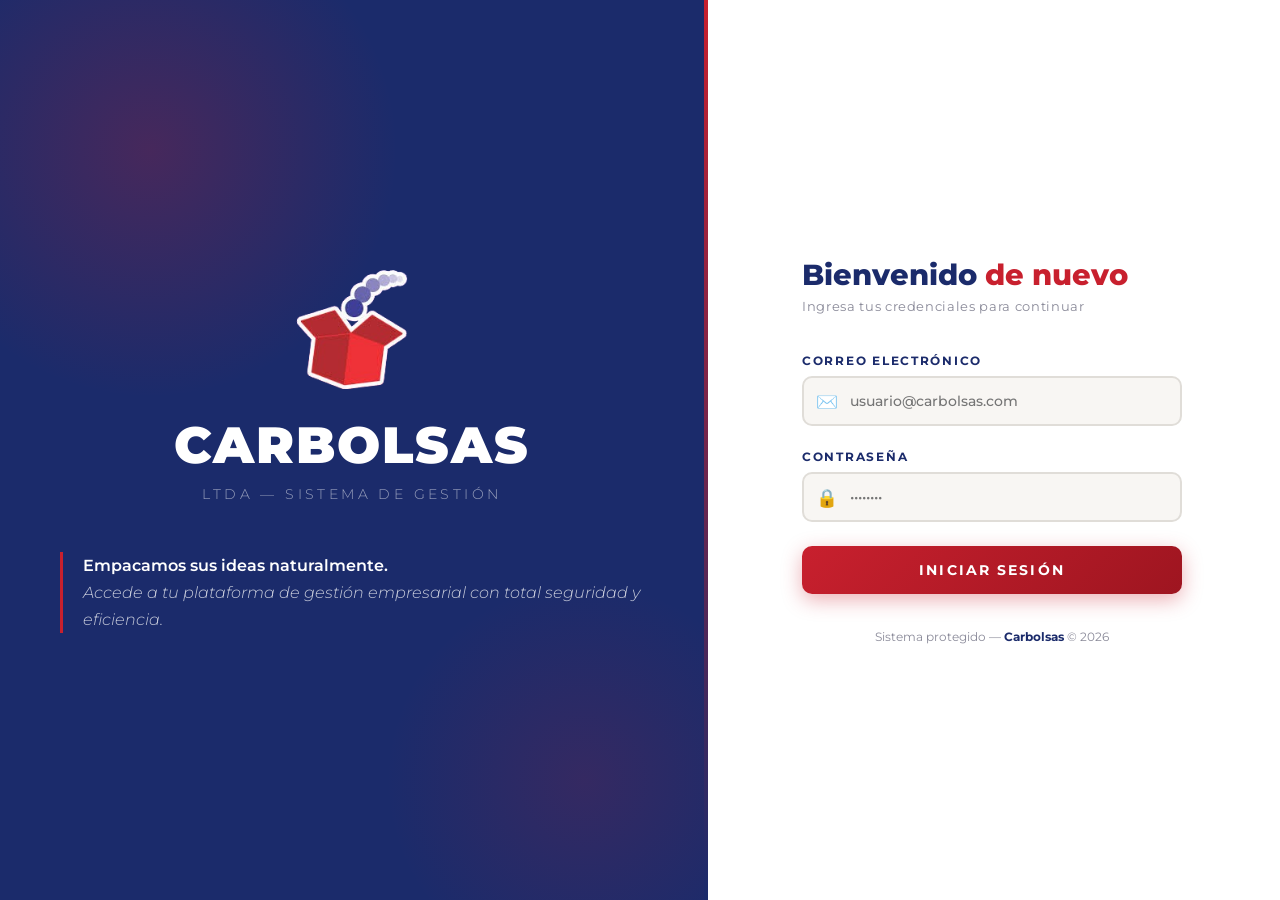
==== Frontend/index.html @ fa96b462 "Eliminar costo de vista operario" ====
<!DOCTYPE html>
<html lang="es">
<head>
  <meta charset="UTF-8">
  <meta name="viewport" content="width=device-width, initial-scale=1.0">
  <title>Carbolsas Ltda</title>
  <link href="https://fonts.googleapis.com/css2?family=Montserrat:wght@300;400;500;600;700;800;900&family=Playfair+Display:wght@700&display=swap" rel="stylesheet">
  <link rel="stylesheet" href="style.css">
</head>
<body>

<div class="loading-overlay" id="loading"><div class="loader-ring"></div></div>

<!-- ═══ LOGIN (sin cambios) ═══ -->
<div id="login-page">
  <div class="login-left">
    <div class="login-brand">
      <img src="./images-removebg-preview (1).png" alt="">
      <h1>CARBOLSAS</h1>
      <p>Ltda — Sistema de Gestión</p>
    </div>
    <div class="login-tagline">
      <p><strong>Empacamos sus ideas naturalmente.</strong><br>
      Accede a tu plataforma de gestión empresarial con total seguridad y eficiencia.</p>
    </div>
  </div>
  <div class="login-right">
    <div class="login-form-wrapper">
      <h2>Bienvenido <span>de nuevo</span></h2>
      <p class="subtitle">Ingresa tus credenciales para continuar</p>
      <div class="error-msg" id="error-msg">⚠ Credenciales incorrectas</div>
      <div class="form-group">
        <label>Correo electrónico</label>
        <div class="input-wrap">
          <input type="email" id="username" placeholder="usuario@carbolsas.com" autocomplete="email">
          <span class="icon">✉️</span>
        </div>
      </div>
      <div class="form-group">
        <label>Contraseña</label>
        <div class="input-wrap">
          <input type="password" id="password" placeholder="••••••••" autocomplete="current-password">
          <span class="icon">🔒</span>
        </div>
      </div>
      <button class="btn-login" onclick="handleLogin()">
        <div class="btn-shine"></div>Iniciar Sesión
      </button>
      <div class="login-footer"><p>Sistema protegido — <strong>Carbolsas</strong> © 2026</p></div>
    </div>
  </div>
</div>

<!-- ═══ MAIN PAGE ═══ -->
<div id="main-page" style="display:none">

  <!-- SIDEBAR -->
  <aside class="sidebar" id="sidebar">
    <div class="sidebar-header">
      <div class="sidebar-logo">
        <div class="logo-mark"><span class="logo-c">C</span></div>
        <div class="sidebar-brand-text">
          <div class="s-brand">CARBOLSAS</div>
          <div class="s-sub">Gestión de Color</div>
        </div>
      </div>
      <button class="sidebar-toggle" id="sidebar-toggle" title="Colapsar menú">
        <svg width="18" height="18" viewBox="0 0 18 18" fill="none">
          <rect x="2" y="4" width="14" height="2" rx="1" fill="currentColor"/>
          <rect x="2" y="8" width="14" height="2" rx="1" fill="currentColor"/>
          <rect x="2" y="12" width="14" height="2" rx="1" fill="currentColor"/>
        </svg>
      </button>
    </div>

    <nav class="sidebar-nav">
      <!-- PANTONES — visible para todos -->
      <button class="nav-item active" data-tab="inicio" onclick="switchTab('inicio', this)">
        <span class="nav-icon">
          <svg width="20" height="20" viewBox="0 0 24 24" fill="none" stroke="currentColor" stroke-width="2">
            <circle cx="12" cy="12" r="10"/><circle cx="12" cy="12" r="4"/>
            <line x1="12" y1="2" x2="12" y2="8"/><line x1="12" y1="16" x2="12" y2="22"/>
            <line x1="2" y1="12" x2="8" y2="12"/><line x1="16" y1="12" x2="22" y2="12"/>
          </svg>
        </span>
        <span class="nav-label">Pantones</span>
      </button>

      <!-- EMPRESAS — visible para todos -->
      <button class="nav-item" data-tab="empresas" onclick="switchTab('empresas', this)">
        <span class="nav-icon">
          <svg width="20" height="20" viewBox="0 0 24 24" fill="none" stroke="currentColor" stroke-width="2">
            <rect x="2" y="7" width="20" height="14" rx="2"/><path d="M16 7V5a2 2 0 0 0-2-2h-4a2 2 0 0 0-2 2v2"/>
            <line x1="12" y1="12" x2="12" y2="16"/><line x1="10" y1="14" x2="14" y2="14"/>
          </svg>
        </span>
        <span class="nav-label">Empresas</span>
      </button>

      <!-- ÓRDENES — visible para todos -->
      <button class="nav-item" data-tab="ordenes" onclick="switchTab('ordenes', this)">
        <span class="nav-icon">
          <svg width="20" height="20" viewBox="0 0 24 24" fill="none" stroke="currentColor" stroke-width="2">
            <path d="M15 2H6a2 2 0 0 0-2 2v16a2 2 0 0 0 2 2h12a2 2 0 0 0 2-2V7Z"/>
            <path d="M14 2v4a2 2 0 0 0 2 2h4"/><path d="M16 13H8"/><path d="M16 17H8"/><path d="M10 9H8"/>
          </svg>
        </span>
        <span class="nav-label">Órdenes</span>
      </button>

      <!-- INVENTARIO — oculto para Operarios -->
      <button class="nav-item nav-item-inventario" data-tab="inventario" onclick="switchTab('inventario', this)" style="display:none">
        <span class="nav-icon">
          <svg width="20" height="20" viewBox="0 0 24 24" fill="none" stroke="currentColor" stroke-width="2">
            <path d="M3 3h18v4H3z"/><path d="M3 10h18v4H3z"/><path d="M3 17h18v4H3z"/>
          </svg>
        </span>
        <span class="nav-label">Inventario</span>
      </button>

      <!-- BASE DE DATOS — oculto para Operarios -->
      <button class="nav-item nav-item-basedatos" data-tab="basedatos" onclick="switchTab('basedatos', this)" style="display:none">
        <span class="nav-icon">
          <svg width="20" height="20" viewBox="0 0 24 24" fill="none" stroke="currentColor" stroke-width="2">
            <ellipse cx="12" cy="5" rx="9" ry="3"/><path d="M21 12c0 1.66-4 3-9 3s-9-1.34-9-3"/>
            <path d="M3 5v14c0 1.66 4 3 9 3s9-1.34 9-3V5"/>
          </svg>
        </span>
        <span class="nav-label">Base de Datos</span>
      </button>

      <!-- USUARIOS — solo Admin -->
      <button class="nav-item nav-item-admin" data-tab="usuarios" onclick="switchTab('usuarios', this)" style="display:none">
        <span class="nav-icon">
          <svg width="20" height="20" viewBox="0 0 24 24" fill="none" stroke="currentColor" stroke-width="2">
            <path d="M17 21v-2a4 4 0 0 0-4-4H5a4 4 0 0 0-4 4v2"/>
            <circle cx="9" cy="7" r="4"/>
            <path d="M23 21v-2a4 4 0 0 0-3-3.87"/><path d="M16 3.13a4 4 0 0 1 0 7.75"/>
          </svg>
        </span>
        <span class="nav-label">Usuarios</span>
      </button>
    </nav>

    <div class="sidebar-footer">
      <button class="theme-toggle" id="theme-toggle" onclick="toggleTheme()">
        <span class="theme-icon-light">
          <svg width="18" height="18" viewBox="0 0 24 24" fill="none" stroke="currentColor" stroke-width="2">
            <circle cx="12" cy="12" r="5"/>
            <line x1="12" y1="1" x2="12" y2="3"/><line x1="12" y1="21" x2="12" y2="23"/>
            <line x1="4.22" y1="4.22" x2="5.64" y2="5.64"/>
            <line x1="18.36" y1="18.36" x2="19.78" y2="19.78"/>
            <line x1="1" y1="12" x2="3" y2="12"/><line x1="21" y1="12" x2="23" y2="12"/>
            <line x1="4.22" y1="19.78" x2="5.64" y2="18.36"/>
            <line x1="18.36" y1="5.64" x2="19.78" y2="4.22"/>
          </svg>
        </span>
        <span class="theme-icon-dark" style="display:none">
          <svg width="18" height="18" viewBox="0 0 24 24" fill="none" stroke="currentColor" stroke-width="2">
            <path d="M21 12.79A9 9 0 1 1 11.21 3 7 7 0 0 0 21 12.79z"/>
          </svg>
        </span>
        <span class="nav-label" id="theme-label">Modo oscuro</span>
      </button>

      <button class="user-profile-btn" onclick="switchTab('config', null)">
        <div class="user-avatar-sm" id="user-initials">US</div>
        <div class="user-info-sm">
          <div class="user-name-sm" id="welcome-name">Usuario</div>
          <div class="user-role-sm" id="user-role-label">—</div>
        </div>
      </button>

      <button class="btn-logout-sm" onclick="handleLogout()" title="Cerrar sesión">
        <svg width="18" height="18" viewBox="0 0 24 24" fill="none" stroke="currentColor" stroke-width="2">
          <path d="M9 21H5a2 2 0 0 1-2-2V5a2 2 0 0 1 2-2h4"/>
          <polyline points="16 17 21 12 16 7"/><line x1="21" y1="12" x2="9" y2="12"/>
        </svg>
      </button>
    </div>
  </aside>

  <!-- MAIN CONTENT -->
  <div class="main-content" id="main-content">
    <header class="topbar">
      <div class="topbar-left">
        <h1 class="page-title" id="page-title">Pantones</h1>
        <span class="page-breadcrumb" id="page-breadcrumb">Selección de Pantones</span>
      </div>
    </header>

    <!-- ─── PANTONES (antes Inicio) ─── -->
    <div class="tab-panel active" id="panel-inicio">
      <div style="display:flex;gap:12px;align-items:center;margin-bottom:20px;flex-wrap:wrap">
        <div class="color-search-bar" style="margin-bottom:0;flex:1;min-width:220px">
          <input type="text" id="color-search" placeholder="Buscar Pantone por nombre..." oninput="filtrarColores()"/>
          <span class="search-icon">
            <svg width="16" height="16" viewBox="0 0 24 24" fill="none" stroke="currentColor" stroke-width="2.5">
              <circle cx="11" cy="11" r="8"/><line x1="21" y1="21" x2="16.65" y2="16.65"/>
            </svg>
          </span>
        </div>
      </div>
      <div class="color-grid" id="color-grid">
        <div class="loading-state">Cargando Pantones...</div>
      </div>
    </div>

    <!-- ─── EMPRESAS ─── -->
    <div class="tab-panel" id="panel-empresas">
      <div style="display:flex;gap:12px;align-items:center;margin-bottom:20px;flex-wrap:wrap; justify-content:space-between">
        <div class="color-search-bar" style="margin-bottom:0;flex:1;min-width:220px">
          <input type="text" id="empresa-search" placeholder="Buscar Empresa por nombre..." oninput="filtrarEmpresas()"/>
          <span class="search-icon">
            <svg width="16" height="16" viewBox="0 0 24 24" fill="none" stroke="currentColor" stroke-width="2.5">
              <circle cx="11" cy="11" r="8"/><line x1="21" y1="21" x2="16.65" y2="16.65"/>
            </svg>
          </span>
        </div>
        <button class="btn-primary" onclick="abrirModalNuevaEmpresa()">+ Nueva Empresa</button>
      </div>
      <div class="empresas-layout">
        <div class="empresas-list" id="empresas-list">
          <div class="loading-state">Cargando empresas...</div>
        </div>
        <div class="empresa-detail" id="empresa-detail">
          <div class="empty-detail">
            <div class="empty-icon-lg">🏢</div>
            <p>Selecciona una empresa para ver su información</p>
          </div>
        </div>
      </div>
    </div>

    <!-- ─── ÓRDENES ─── -->
    <div class="tab-panel" id="panel-ordenes">
      <div class="section-card">
        <div class="card-header">
          <h3 class="card-title">Órdenes registradas</h3>
          <button class="btn-primary" onclick="abrirModalNuevaOrden()">+ Nueva Orden</button>
        </div>
        <!-- Buscadores -->
        <div style="display:flex;gap:10px;padding:12px 16px;border-bottom:1px solid var(--border);flex-wrap:wrap">
          <div class="color-search-bar" style="margin-bottom:0;flex:1;min-width:180px">
            <input type="text" id="orden-search-num" placeholder="Buscar por N° orden..." oninput="filtrarOrdenes()"/>
            <span class="search-icon">
              <svg width="16" height="16" viewBox="0 0 24 24" fill="none" stroke="currentColor" stroke-width="2.5">
                <circle cx="11" cy="11" r="8"/><line x1="21" y1="21" x2="16.65" y2="16.65"/>
              </svg>
            </span>
          </div>
          <div class="color-search-bar" style="margin-bottom:0;flex:1;min-width:180px">
            <input type="date" id="orden-search-fecha" oninput="filtrarOrdenes()" style="padding-left:16px"/>
          </div>
          <button onclick="limpiarFiltrosOrdenes()" style="padding:8px 14px;border:1px solid var(--border);
            border-radius:8px;background:var(--surface-2);cursor:pointer;font-family:inherit;
            font-size:.75rem;font-weight:600;color:var(--text-muted);white-space:nowrap">
            Limpiar filtros
          </button>
        </div>
        <table class="data-table">
          <thead>
            <tr>
              <th>N° Orden</th>
              <th>Fecha</th>
              <th>Pantones</th>
              <th>Cajas Prueba</th>
              <th>Cajas Orden</th>
              <th id="th-costo-orden">Costo Orden</th>
              <th>Estado</th>
            </tr>
          </thead>
          <tbody id="tabla-ordenes">
            <tr><td colspan="7" class="loading-cell">Cargando órdenes...</td></tr>
          </tbody>
        </table>
      </div>
    </div>

    <!-- ─── INVENTARIO ─── -->
    <div class="tab-panel" id="panel-inventario">
      <div class="inv-stats" id="inv-stats"></div>
      <div class="section-card">
        <div class="card-header">
          <h3 class="card-title">Tintas Base</h3>
          <span class="badge-count" id="inv-count">—</span>
        </div>
        <table class="data-table">
          <thead>
            <tr>
              <th>Nombre Color</th>
              <th>Stock actual</th>
              <th>Stock mínimo</th>
              <th>Costo/g</th>
              <th>Estado</th>
              <th>Editar</th>
            </tr>
          </thead>
          <tbody id="tabla-inventario">
            <tr><td colspan="5" class="loading-cell">Cargando...</td></tr>
          </tbody>
        </table>
      </div>
    </div>

    <!-- ─── BASE DE DATOS ─── -->
    <div class="tab-panel" id="panel-basedatos">
      <div class="section-card">
        <div class="card-header">
          <h3 class="card-title">Base de datos Inventario de Tintas</h3>
          <button class="btn-primary" onclick="abrirModalNuevaTinta()">+ Registrar entrada</button>
        </div>
        <div style="overflow-x:auto">
          <table class="data-table">
            <thead>
              <tr>
                <th>ID interno</th>
                <th>N° de Lote</th>
                <th>Nombre de la Tinta</th>
                <th>Proveedor</th>
                <th>Fabricante</th>
                <th>Presentación</th>
                <th id="th-costo-orden">Costo Orden</th>
                <th>Acciones</th>
              </tr>
            </thead>
            <tbody id="tabla-basedatos">
              <tr><td colspan="7" class="loading-cell">Cargando registros...</td></tr>
            </tbody>
          </table>
        </div>
      </div>
    </div>

    <!-- ─── USUARIOS (admin) ─── -->
    <div class="tab-panel" id="panel-usuarios">
      <div class="section-card">
        <div class="card-header">
          <h3 class="card-title">Gestión de Usuarios</h3>
          <button class="btn-primary" onclick="abrirModalNuevoUsuario()">+ Nuevo usuario</button>
        </div>
        <table class="data-table">
          <thead>
            <tr><th>Avatar</th><th>Nombre</th><th>Correo</th><th>Rol</th><th>Acciones</th></tr>
          </thead>
          <tbody id="tabla-usuarios">
            <tr><td colspan="5" class="loading-cell">Cargando...</td></tr>
          </tbody>
        </table>
      </div>
    </div>

    <!-- ─── CONFIG ─── -->
    <div class="tab-panel" id="panel-config">
      <div class="config-layout">
        <div class="config-profile-card">
          <div class="config-avatar" id="config-avatar">US</div>
          <div class="config-name" id="config-name">—</div>
          <div class="config-correo" id="config-correo">—</div>
          <div class="config-rol-badge" id="config-rol-badge">—</div>
        </div>
        <div class="config-form-card">
          <h3>Cambiar contraseña</h3>
          <div class="form-group-flat">
            <label>Contraseña actual</label>
            <input type="password" id="pass-actual" placeholder="••••••••">
          </div>
          <div class="form-group-flat">
            <label>Nueva contraseña</label>
            <input type="password" id="pass-nueva" placeholder="••••••••">
          </div>
          <div class="form-group-flat">
            <label>Confirmar nueva contraseña</label>
            <input type="password" id="pass-confirmar" placeholder="••••••••">
          </div>
          <div id="config-msg" class="config-msg" style="display:none"></div>
          <button class="btn-primary" onclick="cambiarContrasena()">Guardar cambios</button>
        </div>
      </div>
    </div>

  </div><!-- /main-content -->
</div><!-- /main-page -->

<!-- ═══ MODAL ORDEN (popup completo) ═══ -->
<div class="modal-overlay" id="modal-orden" onclick="cerrarModalOrden(event)">
  <div class="modal-box" style="max-width:700px">
    <div class="modal-header">
      <h2 class="modal-title" id="modal-orden-titulo">Nueva Orden</h2>
      <button class="modal-close" onclick="document.getElementById('modal-orden').classList.remove('open')">✕</button>
    </div>
    <div class="modal-body" id="modal-orden-body">
      <!-- contenido dinámico: modo creación o modo visualización -->
    </div>
  </div>
</div>

<!-- ═══ MODAL USUARIO ═══ -->
<div class="modal-overlay" id="modal-usuario" onclick="cerrarModalUsuario(event)">
  <div class="modal-box modal-sm">
    <div class="modal-header">
      <h2 class="modal-title">Nuevo usuario</h2>
      <button class="modal-close" onclick="document.getElementById('modal-usuario').classList.remove('open')">✕</button>
    </div>
    <div class="modal-body">
      <div class="form-group-flat"><label>Nombre completo</label>
        <input type="text" id="nu-nombre" placeholder="Ej: Ana García"></div>
      <div class="form-group-flat"><label>Correo electrónico</label>
        <input type="email" id="nu-correo" placeholder="ana@carbolsas.com"></div>
      <div class="form-group-flat"><label>Contraseña inicial</label>
        <input type="password" id="nu-pass" placeholder="••••••••"></div>
      <div class="form-group-flat"><label>Rol</label>
        <select id="nu-rol-id">
          <option value="">Selecciona un rol</option>
          <option value="1">Administrador</option>
          <option value="2">Ventas</option>
          <option value="3">Operario</option>
        </select></div>
      <div id="nu-msg" class="config-msg" style="display:none"></div>
      <button class="btn-primary" onclick="crearUsuario()" style="width:100%;margin-top:8px">Crear usuario</button>
    </div>
  </div>
</div>

<!-- ═══ MODAL BASE DE DATOS (nueva entrada tinta) ═══ -->
<div class="modal-overlay" id="modal-tinta" onclick="cerrarModalTinta(event)">
  <div class="modal-box modal-sm">
    <div class="modal-header">
      <h2 class="modal-title">Registrar entrada de tinta</h2>
      <button class="modal-close" onclick="document.getElementById('modal-tinta').classList.remove('open')">✕</button>
    </div>
    <div class="modal-body">
      <div class="form-group-flat"><label>Tinta base</label>
        <select id="nt-idtinta">
            <option value="">Selecciona una tinta</option>
        </select></div>
      <div class="form-group-flat"><label>ID Interno (N° empresa)</label>
        <input type="text" id="nt-idinterno" placeholder="Ej: CB-001"></div>
      <div class="form-group-flat"><label>N° de Lote</label>
        <input type="text" id="nt-lote" placeholder="Ej: LOT-2026-001"></div>
      <div class="form-group-flat"><label>Proveedor</label>
        <input type="text" id="nt-proveedor" placeholder="Ej: Sun Chemical"></div>
      <div class="form-group-flat"><label>Fabricante</label>
        <input type="text" id="nt-fabricante" placeholder="Ej: Sun Chemical"></div>
      <div class="form-group-flat"><label>Presentación (kg)</label>
  <input type="number" step="0.01" id="nt-presentacion" placeholder="Ej: 2"></div>
      <div class="form-group-flat"><label>Costo de Tinta ($)</label>
        <input type="number" step="0.01" id="nt-costo" placeholder="Ej: 45000"></div>
      <div id="nt-msg" class="config-msg" style="display:none"></div>
      <button class="btn-primary" onclick="guardarEntradaTinta()" style="width:100%;margin-top:8px">Guardar registro</button>
    </div>
  </div>
</div>

<!-- ═══ BARRA FLOTANTE SELECCIÓN PANTONES (modo nueva orden) ═══ -->
<div class="factura-float-bar" id="orden-float-bar" style="display:none">
  <span class="factura-float-count" id="orden-float-count">0 Pantones seleccionados</span>
  <button class="factura-float-cancel" onclick="cancelarSeleccionOrden()">Cancelar</button>
  <button class="factura-float-accept" onclick="aceptarSeleccionOrden()">Aceptar →</button>
</div>

<!-- ═══ MODAL EDITAR TINTA BASE ═══ -->
<div class="modal-overlay" id="modal-editar-tinta" onclick="cerrarModalEditarTinta(event)">
  <div class="modal-box modal-sm">
    <div class="modal-header">
      <h2 class="modal-title" id="editar-tinta-titulo">Editar tinta</h2>
      <button class="modal-close" onclick="document.getElementById('modal-editar-tinta').classList.remove('open')">✕</button>
    </div>
    <div class="modal-body">
      <div class="form-group-flat">
        <label>Stock actual (kg)</label>
        <input type="number" step="0.01" id="et-stock-actual" placeholder="Ej: 10">
      </div>
      <div class="form-group-flat">
        <label>Stock mínimo de alerta (kg)</label>
        <input type="number" step="0.01" id="et-stock-minimo" placeholder="Ej: 1.5">
      </div>
      <div class="form-group-flat">
        <label>Precio unitario ($/g)</label>
        <input type="number" step="0.01" id="et-precio" placeholder="Ej: 55">
      </div>
      <div id="et-msg" class="config-msg" style="display:none"></div>
      <button class="btn-primary" onclick="guardarEdicionTinta()" style="width:100%;margin-top:8px">Guardar cambios</button>
    </div>
  </div>
</div>

<!-- ═══ MODAL NUEVA EMPRESA ═══ -->
<div class="modal-overlay" id="modal-nueva-empresa" onclick="cerrarModalNuevaEmpresa(event)">
  <div class="modal-box modal-sm">
    <div class="modal-header">
      <h2 class="modal-title">Nueva Empresa</h2>
      <button class="modal-close" onclick="document.getElementById('modal-nueva-empresa').classList.remove('open')">✕</button>
    </div>
    <div class="modal-body">
      <div class="form-group-flat">
        <label>Nombre comercial</label>
        <input type="text" id="ne-nombre" placeholder="Ej: Distribuidores Plásticos S.A.S">
      </div>
      <div class="form-group-flat">
        <label>Información / Fórmulas</label>
        <textarea id="ne-informacion" placeholder="Ej: Pantone 244 — Trans. White 87.5g..." rows="4"
          style="width:100%;padding:10px 14px;background:var(--surface-2);border:1px solid var(--border);
          border-radius:8px;font-family:inherit;font-size:0.85rem;color:var(--text);resize:vertical;outline:none"></textarea>
      </div>
      <div id="ne-msg" class="config-msg" style="display:none"></div>
      <button class="btn-primary" onclick="guardarNuevaEmpresa()" style="width:100%;margin-top:8px">Guardar empresa</button>
    </div>
  </div>
</div>

<script src="script.js"></script>
</body>
</html>
---- Frontend/style.css ----
/* ═══════════════════════════════════════════════════════
   CARBOLSAS — SISTEMA DE GESTIÓN DE COLOR
   ═══════════════════════════════════════════════════════ */

*, *::before, *::after { box-sizing: border-box; margin: 0; padding: 0; }

/* ─── VARIABLES / TOKENS ─── */
:root {
  /* Brand */
  --red:        #C8202E;
  --red-dark:   #9e1520;
  --red-light:  #e84352;
  --navy:       #1B2B6B;
  --navy-dark:  #111c4a;
  --navy-light: #2d3f8c;

  /* Light mode surfaces */
  --bg:         #f4f2ef;
  --surface:    #ffffff;
  --surface-2:  #f0eee9;
  --border:     #e2dfd8;
  --text:       #1a1a2e;
  --text-2:     #4a4a6a;
  --text-muted: #8a8a99;

  /* Sidebar */
  --sidebar-bg:     #1B2B6B;
  --sidebar-text:   rgba(255,255,255,0.75);
  --sidebar-active: rgba(255,255,255,0.12);
  --sidebar-hover:  rgba(255,255,255,0.07);
  --sidebar-accent: #C8202E;
  --sidebar-width:  240px;
  --sidebar-collapsed: 68px;

  /* Topbar */
  --topbar-h: 64px;

  /* Misc */
  --radius: 12px;
  --radius-sm: 8px;
  --shadow: 0 2px 16px rgba(0,0,0,0.08);
  --shadow-lg: 0 8px 40px rgba(0,0,0,0.14);
  --transition: 0.22s ease;
}

/* Dark mode */
body.dark {
  --bg:        #0f1117;
  --surface:   #1a1d27;
  --surface-2: #22263a;
  --border:    #2e3248;
  --text:      #eef0f6;
  --text-2:    #a0a8c8;
  --text-muted:#5a6080;
  --shadow:    0 2px 16px rgba(0,0,0,0.3);
  --shadow-lg: 0 8px 40px rgba(0,0,0,0.5);
  --sidebar-bg: #111727;
  --sidebar-active: rgba(200,32,46,0.18);
}

body {
  font-family: 'Montserrat', sans-serif;
  background: var(--bg);
  color: var(--text);
  min-height: 100vh;
  overflow-x: hidden;
  transition: background var(--transition), color var(--transition);
}

/* ═══ LOGIN PAGE (unchanged) ═══ */
#login-page {
  display: flex;
  min-height: 100vh;
}

.login-left {
  width: 55%;
  background: var(--navy);
  display: flex;
  flex-direction: column;
  justify-content: center;
  align-items: center;
  position: relative;
  overflow: hidden;
  padding: 60px;
}

.login-left::before {
  content: '';
  position: absolute;
  top: -100px; left: -100px;
  width: 500px; height: 500px;
  border-radius: 50%;
  background: radial-gradient(circle, rgba(200,32,46,0.25) 0%, transparent 70%);
  animation: pulse 6s ease-in-out infinite;
}

.login-left::after {
  content: '';
  position: absolute;
  bottom: -80px; right: -80px;
  width: 400px; height: 400px;
  border-radius: 50%;
  background: radial-gradient(circle, rgba(200,32,46,0.15) 0%, transparent 70%);
  animation: pulse 8s ease-in-out infinite reverse;
}

@keyframes pulse {
  0%, 100% { transform: scale(1); opacity: 0.8; }
  50% { transform: scale(1.1); opacity: 1; }
}

.login-brand {
  position: relative; z-index: 1;
  text-align: center;
  animation: fadeUp 0.8s ease both;
}

.login-brand img {
  width: 120px; height: auto;
  margin-bottom: 20px;
}

.login-brand h1 {
  font-size: 3.2rem; font-weight: 900;
  color: #fff; letter-spacing: 0.04em;
}

.login-brand p {
  font-size: 0.85rem; font-weight: 300;
  letter-spacing: 0.25em; text-transform: uppercase;
  color: rgba(255,255,255,0.55); margin-top: 10px;
}

.login-tagline {
  position: relative; z-index: 1;
  margin-top: 50px;
  border-left: 3px solid var(--red);
  padding-left: 20px;
  animation: fadeUp 0.9s 0.2s ease both;
}

.login-tagline p {
  font-size: 1rem; font-weight: 300;
  color: rgba(255,255,255,0.75); line-height: 1.7; font-style: italic;
}

.login-tagline strong { color: #fff; font-weight: 600; font-style: normal; }

.login-right {
  width: 45%;
  background: #fff;
  display: flex; flex-direction: column;
  justify-content: center; align-items: center;
  padding: 60px 50px; position: relative;
}

.login-right::before {
  content: '';
  position: absolute; top: 0; left: 0;
  width: 4px; height: 100%;
  background: linear-gradient(to bottom, var(--red), var(--navy));
}

.login-form-wrapper {
  width: 100%; max-width: 380px;
  animation: fadeUp 0.8s 0.3s ease both;
}

.login-form-wrapper h2 {
  font-size: 1.8rem; font-weight: 800;
  color: var(--navy); margin-bottom: 6px;
}

.login-form-wrapper h2 span { color: var(--red); }

.login-form-wrapper .subtitle {
  font-size: 0.82rem; color: #8a8a99;
  margin-bottom: 40px; font-weight: 400; letter-spacing: 0.05em;
}

.form-group { position: relative; margin-bottom: 24px; }

.form-group label {
  display: block; font-size: 0.72rem; font-weight: 700;
  letter-spacing: 0.15em; text-transform: uppercase;
  color: var(--navy); margin-bottom: 8px;
}

.form-group .input-wrap { position: relative; }

.form-group .input-wrap input {
  width: 100%;
  padding: 14px 16px 14px 46px;
  border: 2px solid #e0ddd8; border-radius: 10px;
  font-family: 'Montserrat', sans-serif;
  font-size: 0.88rem; font-weight: 500; color: var(--navy);
  background: #f8f6f3; outline: none;
  transition: all 0.25s ease;
}

.form-group .input-wrap input:focus {
  border-color: var(--navy); background: #fff;
  box-shadow: 0 0 0 4px rgba(27,43,107,0.08);
}

.form-group .input-wrap .icon {
  position: absolute; left: 14px; top: 50%;
  transform: translateY(-50%); font-size: 1.1rem;
}

.btn-login {
  width: 100%; padding: 15px;
  background: linear-gradient(135deg, var(--red), var(--red-dark));
  color: #fff; border: none; border-radius: 10px;
  font-family: 'Montserrat', sans-serif;
  font-size: 0.88rem; font-weight: 700;
  letter-spacing: 0.15em; text-transform: uppercase;
  cursor: pointer; position: relative; overflow: hidden;
  transition: all 0.3s ease;
  box-shadow: 0 6px 20px rgba(200,32,46,0.35);
}

.btn-login:hover { transform: translateY(-2px); box-shadow: 0 10px 28px rgba(200,32,46,0.45); }
.btn-login:active { transform: translateY(0); }

.btn-login .btn-shine {
  position: absolute; top: 0; left: -100%;
  width: 60%; height: 100%;
  background: linear-gradient(90deg, transparent, rgba(255,255,255,0.2), transparent);
  transform: skewX(-20deg); transition: left 0.5s ease;
}

.btn-login:hover .btn-shine { left: 160%; }

.login-footer {
  margin-top: 36px; text-align: center;
  font-size: 0.72rem; color: #8a8a99;
}

.login-footer strong { color: var(--navy); }

.error-msg {
  background: rgba(200,32,46,0.08);
  border: 1px solid rgba(200,32,46,0.3);
  border-radius: 8px; padding: 10px 14px;
  font-size: 0.78rem; color: var(--red); font-weight: 600;
  margin-bottom: 20px; display: none;
  animation: shake 0.4s ease;
}

@keyframes shake {
  0%, 100% { transform: translateX(0); }
  25% { transform: translateX(-6px); }
  75% { transform: translateX(6px); }
}

/* ═══ MAIN APP SHELL ═══ */
#main-page {
  display: none;
  min-height: 100vh;
}

/* ─── SIDEBAR ─── */
.sidebar {
  position: fixed; top: 0; left: 0;
  height: 100vh; width: var(--sidebar-width);
  background: var(--sidebar-bg);
  display: flex; flex-direction: column;
  transition: width var(--transition);
  z-index: 200;
  overflow: hidden;
}

.sidebar.collapsed { width: var(--sidebar-collapsed); }
.sidebar.collapsed .nav-label,
.sidebar.collapsed .s-brand,
.sidebar.collapsed .s-sub,
.sidebar.collapsed .user-info-sm { display: none; }
.sidebar.collapsed .sidebar-brand-text { display: none; }

.sidebar-header {
  display: flex; align-items: center;
  padding: 20px 16px 20px 18px;
  gap: 12px;
  border-bottom: 1px solid rgba(255,255,255,0.08);
  flex-shrink: 0;
}

.sidebar-logo {
  display: flex; align-items: center; gap: 10px;
  flex: 1; overflow: hidden;
}

.logo-mark {
  width: 36px; height: 36px; flex-shrink: 0;
  background: var(--red);
  border-radius: 10px;
  display: flex; align-items: center; justify-content: center;
}

.logo-c {
  color: #fff; font-weight: 900; font-size: 1.1rem;
  font-family: 'Montserrat', sans-serif; letter-spacing: -0.02em;
}

.s-brand {
  font-size: 0.88rem; font-weight: 800;
  color: #fff; letter-spacing: 0.06em;
  white-space: nowrap;
}

.s-sub {
  font-size: 0.6rem; font-weight: 400;
  color: rgba(255,255,255,0.4); letter-spacing: 0.1em;
  text-transform: uppercase; white-space: nowrap;
}

.sidebar-toggle {
  background: none; border: none; cursor: pointer;
  color: rgba(255,255,255,0.5); padding: 4px;
  border-radius: 6px; transition: all var(--transition);
  flex-shrink: 0; display: flex;
}

.sidebar-toggle:hover { background: rgba(255,255,255,0.08); color: #fff; }

.sidebar-nav {
  flex: 1; padding: 12px 10px;
  display: flex; flex-direction: column; gap: 2px;
  overflow-y: auto; overflow-x: hidden;
}

.nav-item {
  display: flex; align-items: center; gap: 12px;
  padding: 11px 12px;
  border: none; background: none; cursor: pointer;
  border-radius: 10px;
  color: var(--sidebar-text);
  font-family: 'Montserrat', sans-serif;
  font-size: 0.82rem; font-weight: 600;
  letter-spacing: 0.04em;
  transition: all var(--transition);
  white-space: nowrap; width: 100%;
  text-align: left;
}

.nav-item:hover { background: var(--sidebar-hover); color: #fff; }

.nav-item.active {
  background: var(--sidebar-active);
  color: #fff;
  box-shadow: inset 3px 0 0 var(--sidebar-accent);
}

.nav-icon {
  width: 24px; height: 24px; flex-shrink: 0;
  display: flex; align-items: center; justify-content: center;
}

/* SIDEBAR FOOTER */
.sidebar-footer {
  padding: 12px 10px;
  border-top: 1px solid rgba(255,255,255,0.08);
  display: flex; flex-direction: column; gap: 2px;
  flex-shrink: 0;
}

.theme-toggle {
  display: flex; align-items: center; gap: 12px;
  padding: 9px 12px; border: none; background: none;
  cursor: pointer; border-radius: 10px;
  color: var(--sidebar-text);
  font-family: 'Montserrat', sans-serif;
  font-size: 0.78rem; font-weight: 600;
  transition: all var(--transition);
  white-space: nowrap; width: 100%; text-align: left;
}

.theme-toggle:hover { background: var(--sidebar-hover); color: #fff; }

.user-profile-btn {
  display: flex; align-items: center; gap: 10px;
  padding: 10px 12px; border: none; background: none;
  cursor: pointer; border-radius: 10px;
  transition: all var(--transition);
  width: 100%; text-align: left;
}

.user-profile-btn:hover { background: var(--sidebar-hover); }

.user-avatar-sm {
  width: 34px; height: 34px; flex-shrink: 0;
  border-radius: 50%;
  background: linear-gradient(135deg, var(--red), var(--red-dark));
  display: flex; align-items: center; justify-content: center;
  font-size: 0.78rem; font-weight: 700; color: #fff;
  border: 2px solid rgba(255,255,255,0.15);
}

.user-name-sm {
  font-size: 0.8rem; font-weight: 700; color: #fff;
  white-space: nowrap; overflow: hidden; text-overflow: ellipsis;
  max-width: 140px;
}

.user-role-sm {
  font-size: 0.65rem; font-weight: 400;
  color: rgba(255,255,255,0.45); text-transform: uppercase;
  letter-spacing: 0.08em;
}

.btn-logout-sm {
  display: flex; align-items: center; justify-content: center;
  padding: 9px 12px; border: none; background: none;
  cursor: pointer; border-radius: 10px;
  color: rgba(255,255,255,0.4);
  transition: all var(--transition);
  width: 100%;
}

.btn-logout-sm:hover { background: rgba(200,32,46,0.2); color: var(--red-light); }

/* ─── MAIN CONTENT ─── */
.main-content {
  margin-left: var(--sidebar-width);
  min-height: 100vh;
  width: calc(100% - var(--sidebar-width));
  transition: margin-left var(--transition), width var(--transition);
  display: flex; flex-direction: column;
}

.sidebar.collapsed ~ .main-content {
  margin-left: var(--sidebar-collapsed);
  width: calc(100% - var(--sidebar-collapsed));
}

/* TOPBAR */
.topbar {
  height: var(--topbar-h);
  background: var(--surface);
  border-bottom: 1px solid var(--border);
  padding: 0 32px;
  display: flex; align-items: center;
  justify-content: space-between;
  position: sticky; top: 0; z-index: 100;
  box-shadow: 0 1px 8px rgba(0,0,0,0.05);
  transition: background var(--transition), border-color var(--transition);
}

.page-title {
  font-size: 1.25rem; font-weight: 800;
  color: var(--text); letter-spacing: -0.01em;
}

.page-breadcrumb {
  font-size: 0.72rem; font-weight: 400;
  color: var(--text-muted); letter-spacing: 0.04em;
  margin-left: 4px;
}

/* TAB PANELS */
.tab-panel { display: none; padding: 28px 32px; animation: fadeUp 0.3s ease both; flex: 1; }
.tab-panel.active { display: flex; flex-direction: column; }

@keyframes fadeUp {
  from { opacity: 0; transform: translateY(14px); }
  to   { opacity: 1; transform: translateY(0); }
}

/* ─── COLOR GRID (INICIO) ─── */
.color-search-bar {
  position: relative; margin-bottom: 24px; max-width: 420px;
}

.color-search-bar input {
  width: 100%; padding: 11px 16px 11px 40px;
  background: var(--surface); border: 1px solid var(--border);
  border-radius: var(--radius-sm); outline: none;
  font-family: 'Montserrat', sans-serif; font-size: 0.85rem;
  color: var(--text); transition: all var(--transition);
}

.color-search-bar input:focus {
  border-color: var(--navy);
  box-shadow: 0 0 0 3px rgba(27,43,107,0.1);
}

.btn-facture{
  background: var(--surface); border: 1px solid var(--border); cursor: pointer;
  padding: 6px; border-radius: 6px;
  color: var(--text-muted); transition: all var(--transition);
  height: 36px; max-width: 250px;
  position: absolute; right: 50px; top:50px; transform: translateY(-50%);
  display: flex; align-items: center; justify-content: center;
}

.btn-facture:hover { border-color: var(--navy); box-shadow: 0 0 0 3px rgba(27,43,107,0.1);}
.btn-facture p { margin-left: 9px; }

body.dark .color-search-bar input:focus { box-shadow: 0 0 0 3px rgba(27,43,107,0.3); }

.search-icon {
  position: absolute; left: 12px; top: 50%;
  transform: translateY(-50%); color: var(--text-muted);
  pointer-events: none;
}

.color-grid {
  display: grid;
  grid-template-columns: repeat(auto-fill, minmax(120px, 1fr));
  gap: 12px;
}

.color-chip {
  border-radius: var(--radius);
  overflow: hidden;
  cursor: pointer;
  transition: transform 0.18s ease, box-shadow 0.18s ease;
  box-shadow: var(--shadow);
  background: var(--surface);
}

.color-chip:hover {
  transform: translateY(-4px) scale(1.03);
  box-shadow: 0 12px 32px rgba(0,0,0,0.16);
  z-index: 2;
}

.chip-swatch {
  height: 72px;
  width: 100%;
}

.chip-info {
  padding: 8px 10px;
  background: var(--surface);
  transition: background var(--transition);
}

.chip-name {
  font-size: 0.68rem; font-weight: 700;
  color: var(--text); line-height: 1.3;
  white-space: nowrap; overflow: hidden; text-overflow: ellipsis;
}

.chip-code {
  font-size: 0.6rem; color: var(--text-muted);
  font-weight: 500; margin-top: 2px;
  font-family: monospace;
}

/* ─── EMPRESAS ─── */
.empresas-layout {
  display: grid; grid-template-columns: 280px 1fr; gap: 20px; height: calc(100vh - 64px - 56px);
}

.empresas-list {
  background: var(--surface); border-radius: var(--radius);
  border: 1px solid var(--border); overflow-y: auto;
  transition: background var(--transition), border-color var(--transition);
}

.empresa-item {
  padding: 14px 16px;
  border-bottom: 1px solid var(--border);
  cursor: pointer; display: flex; align-items: center; gap: 12px;
  transition: background var(--transition);
}

.empresa-item:hover { background: var(--surface-2); }
.empresa-item.active { background: rgba(27,43,107,0.07); border-left: 3px solid var(--navy); }
body.dark .empresa-item.active { background: rgba(200,32,46,0.1); border-left-color: var(--red); }

.empresa-icon {
  width: 38px; height: 38px; flex-shrink: 0;
  background: linear-gradient(135deg, var(--navy-light), var(--navy));
  border-radius: 10px;
  display: flex; align-items: center; justify-content: center;
  font-size: 1rem; color: #fff; font-weight: 800;
}

.empresa-name {
  font-size: 0.82rem; font-weight: 700; color: var(--text);
  line-height: 1.3;
}

.empresa-nit {
  font-size: 0.68rem; color: var(--text-muted); font-weight: 400;
}

.empresa-detail {
  background: var(--surface); border-radius: var(--radius);
  border: 1px solid var(--border); padding: 28px; overflow-y: auto;
  transition: background var(--transition), border-color var(--transition);
}

.empty-detail {
  height: 100%; display: flex; flex-direction: column;
  align-items: center; justify-content: center; gap: 12px;
  color: var(--text-muted);
}

.empty-icon-lg { font-size: 3rem; opacity: 0.4; }

.empresa-detail-name {
  font-size: 1.5rem; font-weight: 800; color: var(--text); margin-bottom: 4px;
}

.empresa-detail-nit {
  font-size: 1rem; color: var(--text-muted); margin-bottom: 20px;
}

.detail-section { margin-top: 20px; }

.detail-section-title {
  font-size: 0.7rem; font-weight: 700; letter-spacing: 0.12em;
  text-transform: uppercase; color: var(--text-muted); margin-bottom: 12px;
  padding-bottom: 6px; border-bottom: 1px solid var(--border);
}

.logos-grid {
  display: flex; flex-wrap: wrap; gap: 10px;
}

.logo-card {
  background: var(--surface-2); border-radius: var(--radius-sm);
  padding: 10px 14px; font-size: 0.78rem; font-weight: 600; color: var(--text);
}

.empresa-colores-grid {
  display: grid; grid-template-columns: repeat(auto-fill, minmax(100px, 1fr)); gap: 10px;
}

/* ─── INVENTARIO ─── */
.inv-stats {
  display: grid; grid-template-columns: repeat(auto-fill, minmax(180px, 1fr));
  gap: 14px; margin-bottom: 24px;
}

.inv-stat-card {
  background: var(--surface); border-radius: var(--radius);
  border: 1px solid var(--border);
  padding: 18px 20px;
  transition: background var(--transition);
}

.inv-stat-val {
  font-size: 1.8rem; font-weight: 800; color: var(--text); line-height: 1;
}

.inv-stat-label {
  font-size: 0.7rem; font-weight: 600; letter-spacing: 0.1em;
  text-transform: uppercase; color: var(--text-muted); margin-top: 4px;
}

.inv-stat-card.alert .inv-stat-val { color: var(--red); }

/* ─── TABLE ─── */
.section-card {
  background: var(--surface); border-radius: var(--radius);
  border: 1px solid var(--border); overflow: hidden;
  transition: background var(--transition), border-color var(--transition);
}

.card-header {
  display: flex; align-items: center; justify-content: space-between;
  padding: 18px 24px; border-bottom: 1px solid var(--border);
}

.card-title {
  font-size: 0.9rem; font-weight: 800; color: var(--text); letter-spacing: 0.02em;
}

.badge-count {
  background: var(--surface-2); color: var(--text-muted);
  font-size: 0.72rem; font-weight: 700; padding: 3px 10px;
  border-radius: 20px; letter-spacing: 0.04em;
}

.data-table {
  width: 100%; border-collapse: collapse;
}

.data-table th {
  padding: 10px 16px; text-align: left;
  font-size: 0.68rem; font-weight: 700; letter-spacing: 0.12em;
  text-transform: uppercase; color: var(--text-muted);
  background: var(--surface-2); border-bottom: 1px solid var(--border);
}

.data-table td {
  padding: 13px 16px; font-size: 0.82rem; color: var(--text);
  border-bottom: 1px solid var(--border); vertical-align: middle;
}

.button-edit{
  padding-left: 17px;
  cursor: pointer;
}

.data-table tr:last-child td { border-bottom: none; }

.data-table tr:hover td { background: var(--surface-2); }

.color-swatch {
  width: 28px; height: 28px; border-radius: 8px;
  display: inline-block; border: 2px solid rgba(0,0,0,0.07);
  vertical-align: middle;
}

.stock-low { color: var(--red); font-weight: 700; }

.stock-badge {
  display: inline-block;
  font-size: 0.68rem; font-weight: 700;
  padding: 3px 8px; border-radius: 6px; letter-spacing: 0.06em;
}

.stock-badge.ok { background: rgba(34,197,94,0.12); color: #16a34a; }
.stock-badge.warn { background: rgba(234,179,8,0.12); color: #ca8a04; }
.stock-badge.danger { background: rgba(200,32,46,0.1); color: var(--red); }

/* ─── USUARIOS ─── */
.btn-primary {
  background: linear-gradient(135deg, var(--red), var(--red-dark));
  color: #fff; border: none; border-radius: var(--radius-sm);
  padding: 9px 20px;
  font-family: 'Montserrat', sans-serif;
  font-size: 0.78rem; font-weight: 700;
  letter-spacing: 0.08em; text-transform: uppercase;
  cursor: pointer; transition: all var(--transition);
  box-shadow: 0 4px 14px rgba(200,32,46,0.3);
}

.btn-primary:hover { transform: translateY(-1px); box-shadow: 0 6px 20px rgba(200,32,46,0.4); }

.btn-danger {
  background: rgba(200,32,46,0.1); color: var(--red);
  border: 1px solid rgba(200,32,46,0.2);
  border-radius: 6px; padding: 5px 12px;
  font-family: 'Montserrat', sans-serif;
  font-size: 0.72rem; font-weight: 700; cursor: pointer;
  transition: all var(--transition);
}

.btn-danger:hover { background: var(--red); color: #fff; }

.user-row-avatar {
  width: 34px; height: 34px; border-radius: 50%;
  background: linear-gradient(135deg, var(--navy-light), var(--navy));
  color: #fff; font-size: 0.72rem; font-weight: 700;
  display: flex; align-items: center; justify-content: center;
}

.role-badge {
  display: inline-block; padding: 3px 10px;
  border-radius: 20px; font-size: 0.68rem; font-weight: 700;
  letter-spacing: 0.06em; text-transform: uppercase;
}

.role-badge.role-1 { background: rgba(200,32,46,0.1); color: var(--red); }
.role-badge.role-2 { background: rgba(32, 200, 102, 0.1); color:#16a34a; }
.role-badge.role-3 { background: rgba(27,43,107,0.1); color: var(--navy); }
body.dark .role-badge.user { color: #7a9eff; background: rgba(120,160,255,0.1); }

/* ─── CONFIG ─── */
.config-layout {
  display: grid; grid-template-columns: 280px 1fr; gap: 20px; max-width: 900px;
}

.config-profile-card {
  background: var(--surface); border-radius: var(--radius);
  border: 1px solid var(--border); padding: 32px 24px;
  display: flex; flex-direction: column; align-items: center; gap: 10px;
  text-align: center;
  transition: background var(--transition), border-color var(--transition);
}

.config-avatar {
  width: 72px; height: 72px; border-radius: 50%;
  background: linear-gradient(135deg, var(--red), var(--red-dark));
  color: #fff; font-size: 1.5rem; font-weight: 700;
  display: flex; align-items: center; justify-content: center;
  border: 4px solid var(--border);
  margin-bottom: 6px;
}

.config-name { font-size: 1rem; font-weight: 800; color: var(--text); }
.config-correo { font-size: 0.75rem; color: var(--text-muted); }

.config-rol-badge {
  background: rgba(27,43,107,0.1); color: var(--navy);
  font-size: 0.68rem; font-weight: 700; letter-spacing: 0.1em;
  text-transform: uppercase; padding: 4px 12px; border-radius: 20px;
}

body.dark .config-rol-badge { background: rgba(120,160,255,0.1); color: #7a9eff; }

.config-form-card {
  background: var(--surface); border-radius: var(--radius);
  border: 1px solid var(--border); padding: 28px;
  transition: background var(--transition), border-color var(--transition);
}

.config-form-card h3 {
  font-size: 0.9rem; font-weight: 800; color: var(--text);
  margin-bottom: 20px; letter-spacing: 0.02em;
}

.form-group-flat { margin-bottom: 16px; }

.form-group-flat label {
  display: block; font-size: 0.7rem; font-weight: 700;
  letter-spacing: 0.12em; text-transform: uppercase;
  color: var(--text-muted); margin-bottom: 6px;
}

.form-group-flat input,
.form-group-flat select {
  width: 100%; padding: 11px 14px;
  background: var(--surface-2); border: 1px solid var(--border);
  border-radius: var(--radius-sm); outline: none;
  font-family: 'Montserrat', sans-serif; font-size: 0.85rem;
  color: var(--text); transition: all var(--transition);
}

.form-group-flat input:focus,
.form-group-flat select:focus {
  border-color: var(--navy); background: var(--surface);
  box-shadow: 0 0 0 3px rgba(27,43,107,0.08);
}

.config-msg {
  padding: 10px 14px; border-radius: var(--radius-sm);
  font-size: 0.78rem; font-weight: 600; margin-bottom: 14px;
}

.config-msg.ok  { background: rgba(34,197,94,0.1); color: #16a34a; }
.config-msg.err { background: rgba(200,32,46,0.08); color: var(--red); }

/* ─── MODAL ─── */
.modal-overlay {
  position: fixed; inset: 0;
  background: rgba(0,0,0,0.5);
  backdrop-filter: blur(4px);
  display: flex; align-items: center; justify-content: center;
  z-index: 500; opacity: 0; visibility: hidden;
  transition: opacity 0.25s ease, visibility 0.25s ease;
}

.modal-overlay.open { opacity: 1; visibility: visible; }

.modal-box {
  background: var(--surface); border-radius: 18px;
  width: 90%; max-width: 580px; max-height: 90vh;
  overflow-y: auto;
  box-shadow: var(--shadow-lg);
  animation: modalIn 0.3s ease both;
  transition: background var(--transition);
}

.modal-sm { max-width: 420px; }

@keyframes modalIn {
  from { opacity: 0; transform: scale(0.94) translateY(20px); }
  to   { opacity: 1; transform: scale(1) translateY(0); }
}

.modal-header {
  display: flex; align-items: center; gap: 14px;
  padding: 22px 24px 18px;
  border-bottom: 1px solid var(--border);
}

.modal-color-preview {
  width: 48px; height: 48px; border-radius: 12px;
  flex-shrink: 0; border: 2px solid rgba(0,0,0,0.07);
}

.modal-title {
  font-size: 1.1rem; font-weight: 800; color: var(--text); flex: 1;
  white-space: nowrap; overflow: hidden; text-overflow: ellipsis;
}

.modal-subtitle { font-size: 0.72rem; color: var(--text-muted); margin-top: 2px; }

.modal-close {
  background: var(--surface-2); border: none; border-radius: 8px;
  width: 30px; height: 30px; cursor: pointer;
  color: var(--text-muted); font-size: 0.85rem; font-weight: 700;
  display: flex; align-items: center; justify-content: center;
  transition: all var(--transition); flex-shrink: 0;
}

.modal-close:hover { background: rgba(200,32,46,0.1); color: var(--red); }

.modal-body { padding: 22px 24px; }

/* ─── MEZCLA MODAL ─── */
.peso-input-group { margin-bottom: 20px; }

.peso-input-group label {
  display: block; font-size: 0.7rem; font-weight: 700;
  letter-spacing: 0.12em; text-transform: uppercase;
  color: var(--text-muted); margin-bottom: 8px;
}

.peso-wrap {
  display: flex; gap: 10px; align-items: center; margin-bottom: 12px;
}

.peso-wrap input {
  flex: 1; padding: 11px 14px;
  background: var(--surface-2); border: 1px solid var(--border);
  border-radius: var(--radius-sm); outline: none;
  font-family: 'Montserrat', sans-serif; font-size: 1rem; font-weight: 600;
  color: var(--text); transition: all var(--transition);
}

.peso-wrap input:focus {
  border-color: var(--navy);
  box-shadow: 0 0 0 3px rgba(27,43,107,0.08);
}

.peso-unit {
  font-size: 0.9rem; font-weight: 700; color: var(--text-muted);
}

.btn-calcular {
  width: 100%; padding: 12px;
  background: var(--navy); color: #fff;
  border: none; border-radius: var(--radius-sm);
  font-family: 'Montserrat', sans-serif;
  font-size: 0.82rem; font-weight: 700;
  letter-spacing: 0.1em; text-transform: uppercase;
  cursor: pointer; transition: all var(--transition);
}

.btn-calcular:hover { background: var(--navy-light); }

/* Mezcla result table */
.mezcla-resultado { animation: fadeUp 0.3s ease; }

.mezcla-header {
  display: flex; align-items: center; justify-content: space-between;
  margin-bottom: 14px; flex-wrap: wrap; gap: 8px;
}

.mezcla-header h3 { font-size: 1rem; font-weight: 800; color: var(--text); }

.badge-ok  { background: rgba(34,197,94,0.12); color: #16a34a; padding: 4px 10px; border-radius: 20px; font-size: 0.68rem; font-weight: 700; }
.badge-err { background: rgba(200,32,46,0.1); color: var(--red); padding: 4px 10px; border-radius: 20px; font-size: 0.68rem; font-weight: 700; }

.advertencias { margin-bottom: 14px; }
.advertencia  {
  background: rgba(234,179,8,0.1); color: #92400e;
  border: 1px solid rgba(234,179,8,0.3);
  border-radius: 8px; padding: 8px 12px;
  font-size: 0.75rem; font-weight: 600; margin-bottom: 6px;
}

body.dark .advertencia { color: #fbbf24; border-color: rgba(234,179,8,0.2); background: rgba(234,179,8,0.06); }

.tabla-mezcla { width: 100%; border-collapse: collapse; margin-bottom: 16px; }

.tabla-mezcla th {
  padding: 8px 12px; font-size: 0.65rem; font-weight: 700;
  letter-spacing: 0.1em; text-transform: uppercase;
  color: var(--text-muted); background: var(--surface-2);
  border-bottom: 1px solid var(--border); text-align: left;
}

.tabla-mezcla td {
  padding: 10px 12px; font-size: 0.8rem; color: var(--text);
  border-bottom: 1px solid var(--border); vertical-align: middle;
}

.tabla-mezcla tr:last-child td { border-bottom: none; }

.color-dot {
  width: 14px; height: 14px; border-radius: 50%;
  display: inline-block; margin-right: 6px; vertical-align: middle;
  border: 1px solid rgba(0,0,0,0.1);
}

.mezcla-actions { margin-top: 8px; }

.btn-confirmar {
  width: 100%; padding: 13px;
  background: linear-gradient(135deg, var(--red), var(--red-dark));
  color: #fff; border: none; border-radius: var(--radius-sm);
  font-family: 'Montserrat', sans-serif;
  font-size: 0.82rem; font-weight: 700;
  letter-spacing: 0.1em; text-transform: uppercase;
  cursor: pointer; transition: all var(--transition);
  box-shadow: 0 4px 14px rgba(200,32,46,0.3);
}

.btn-confirmar:hover:not(:disabled) { transform: translateY(-1px); box-shadow: 0 6px 20px rgba(200,32,46,0.4); }
.btn-confirmar:disabled { opacity: 0.45; cursor: not-allowed; box-shadow: none; }

.mezcla-confirmada {
  text-align: center; padding: 20px 0;
  animation: fadeUp 0.3s ease;
}

.confirm-icon { font-size: 2.5rem; margin-bottom: 12px; }

.mezcla-confirmada h3 {
  font-size: 1rem; font-weight: 800; color: var(--text); margin-bottom: 6px;
}

.mezcla-confirmada p { font-size: 0.82rem; color: var(--text-2); margin-bottom: 16px; }

/* ─── MISC ─── */
.loading-state {
  padding: 60px; text-align: center;
  color: var(--text-muted); font-size: 0.85rem;
}

.loading-cell {
  text-align: center; padding: 40px !important;
  color: var(--text-muted); font-style: italic;
}

.no-data {
  text-align: center; padding: 24px;
  color: var(--text-muted); font-size: 0.82rem;
}

.error-cell {
  background: rgba(200,32,46,0.08); color: var(--red);
  border-radius: 8px; padding: 12px 16px;
  font-size: 0.78rem; font-weight: 600;
}

/* Loading overlay */
.loading-overlay {
  position: fixed; inset: 0;
  background: var(--navy);
  display: flex; align-items: center; justify-content: center;
  z-index: 1000; transition: opacity 0.5s ease, visibility 0.5s ease;
}

.loading-overlay.hidden { opacity: 0; visibility: hidden; }

.loader-ring {
  width: 48px; height: 48px; border-radius: 50%;
  border: 3px solid rgba(255,255,255,0.1);
  border-top-color: var(--red);
  animation: spin 0.8s linear infinite;
}

@keyframes spin { to { transform: rotate(360deg); } }

/* ─── RESPONSIVE ─── */
@media (max-width: 768px) {
  .login-left { display: none; }
  .login-right { width: 100%; padding: 40px 28px; }

  :root { --sidebar-width: var(--sidebar-collapsed); }
  .sidebar .nav-label, .sidebar .s-brand, .sidebar .s-sub,
  .sidebar .user-info-sm, .sidebar .sidebar-brand-text { display: none; }

  .color-grid { grid-template-columns: repeat(auto-fill, minmax(90px, 1fr)); }

  .empresas-layout { grid-template-columns: 1fr; }
  .empresa-detail { display: none; }
  .empresa-detail.visible { display: block; }

  .config-layout { grid-template-columns: 1fr; }

  .tab-panel { padding: 20px 16px; }
}

/* ─── FACTURACIÓN ─── */
.factura-color-chip {
  border-radius: var(--radius-sm);
  overflow: hidden;
  cursor: pointer;
  border: 2px solid transparent;
  transition: all 0.18s ease;
  background: var(--surface);
  box-shadow: var(--shadow);
}
.factura-color-chip:hover { transform: translateY(-2px); border-color: var(--navy); }
.factura-color-chip.selected {
  border-color: var(--red);
  box-shadow: 0 0 0 3px rgba(200,32,46,0.2);
}
.factura-sel-item {
  display: flex;
  align-items: center;
  gap: 8px;
  padding: 5px 8px;
  border-radius: 6px;
  background: var(--surface-2);
  font-size: 0.8rem;
  font-weight: 600;
  color: var(--text);
}

/* ─── BARRA FLOTANTE FACTURA ─── */
.factura-float-bar {
  position: fixed;
  bottom: -80px;
  right: 32px;
  display: flex;
  align-items: center;
  gap: 10px;
  background: var(--surface);
  border: 1px solid var(--border);
  border-radius: 16px;
  padding: 12px 20px;
  box-shadow: 0 8px 32px rgba(0,0,0,0.18);
  z-index: 300;
  transition: bottom 0.35s cubic-bezier(.34,1.56,.64,1);
}

.factura-float-bar.visible { bottom: 28px; }

.factura-float-count {
  font-size: 0.82rem;
  font-weight: 600;
  color: var(--text-1);
  margin-right: 4px;
}

.factura-float-cancel {
  background: none;
  border: 1px solid var(--border);
  border-radius: 8px;
  padding: 8px 14px;
  font-family: 'Montserrat', sans-serif;
  font-size: 0.75rem;
  font-weight: 700;
  color: var(--text-muted);
  cursor: pointer;
  transition: all var(--transition);
}

.factura-float-cancel:hover { border-color: var(--red); color: var(--red); }

.factura-float-accept {
  background: linear-gradient(135deg, var(--red), var(--red-dark));
  color: #fff;
  border: none;
  border-radius: 8px;
  padding: 8px 20px;
  font-family: 'Montserrat', sans-serif;
  font-size: 0.82rem;
  font-weight: 700;
  cursor: pointer;
  box-shadow: 0 4px 14px rgba(200,32,46,0.3);
  transition: all var(--transition);
  letter-spacing: 0.04em;
}

.factura-float-accept:hover {
  transform: translateY(-1px);
  box-shadow: 0 6px 20px rgba(200,32,46,0.4);
}

/* Chip en modo selección */
.color-chip.seleccionando {
  outline: 3px solid var(--red);
  outline-offset: 2px;
  transform: translateY(-3px) scale(1.04);
  box-shadow: 0 8px 24px rgba(200,32,46,0.25);
}
/* ── CHIP CHECK (selección de Pantones) ── */
.chip-check {
  position: absolute; top: 4px; right: 4px;
  width: 20px; height: 20px; border-radius: 50%;
  background: var(--red); color: #fff;
  font-size: 0.65rem; font-weight: 800;
  display: flex; align-items: center; justify-content: center;
  border: 2px solid #fff; box-shadow: 0 2px 6px rgba(0,0,0,.3);
}

.color-chip.seleccionando {
  outline: 3px solid var(--red);
  outline-offset: 2px;
  transform: translateY(-3px) scale(1.03);
  box-shadow: 0 8px 24px rgba(200,32,46,.25);
}

/* ── BARRA FLOTANTE ORDEN ── */
.factura-float-bar {
  position: fixed; bottom: 24px; left: 50%; transform: translateX(-50%);
  background: var(--navy); color: #fff;
  border-radius: 50px; padding: 12px 20px;
  display: flex; align-items: center; gap: 12px;
  box-shadow: 0 8px 32px rgba(0,0,0,.3);
  z-index: 300; white-space: nowrap;
}

.factura-float-count { font-size: 0.82rem; font-weight: 600; }

.factura-float-cancel {
  background: rgba(255,255,255,.12); border: none; border-radius: 20px;
  color: #fff; padding: 6px 14px; cursor: pointer;
  font-family: 'Montserrat',sans-serif; font-size: 0.78rem; font-weight: 600;
  transition: background .2s;
}
.factura-float-cancel:hover { background: rgba(255,255,255,.2); }

.factura-float-accept {
  background: var(--red); border: none; border-radius: 20px;
  color: #fff; padding: 6px 18px; cursor: pointer;
  font-family: 'Montserrat',sans-serif; font-size: 0.78rem; font-weight: 700;
  transition: all .2s; box-shadow: 0 4px 14px rgba(200,32,46,.4);
}
.factura-float-accept:hover { background: var(--red-light); }

/* ── TABLA MEZCLA (modal informativo) ── */
.tabla-mezcla { width: 100%; border-collapse: collapse; }
.tabla-mezcla th {
  padding: 8px 12px; font-size: 0.65rem; font-weight: 700;
  letter-spacing: .1em; text-transform: uppercase;
  color: var(--text-muted); background: var(--surface-2);
  border-bottom: 1px solid var(--border); text-align: left;
}
.tabla-mezcla td {
  padding: 10px 12px; font-size: 0.8rem; color: var(--text);
  border-bottom: 1px solid var(--border); vertical-align: middle;
}
.tabla-mezcla tr:last-child td { border-bottom: none; }

/* ── INVENTARIO — quitar columnas color y hex (ya no existen en HTML, CSS limpieza) ── */
#tabla-inventario td:first-child { font-weight: 600; }
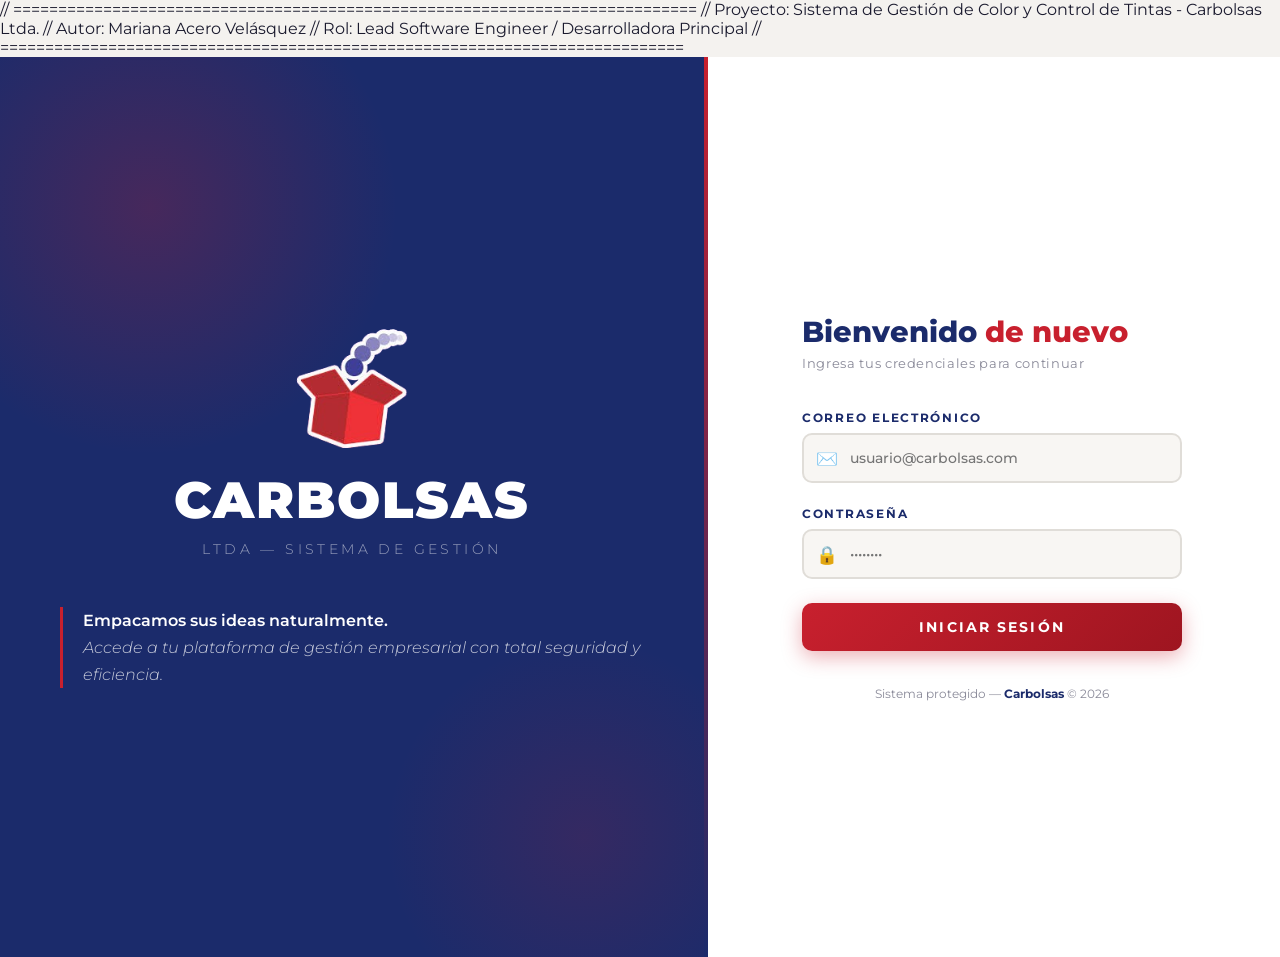
==== commit 42e82a77: "Actualización hex pantones" ====
--- a/Frontend/index.html
+++ b/Frontend/index.html
@@ -1,3 +1,9 @@
+// ============================================================================
+// Proyecto: Sistema de Gestión de Color y Control de Tintas - Carbolsas Ltda.
+// Autor: Mariana Acero Velásquez
+// Rol: Lead Software Engineer / Desarrolladora Principal
+// ============================================================================
+
 <!DOCTYPE html>
 <html lang="es">
 <head>
@@ -266,12 +272,14 @@
               <th>Pantones</th>
               <th>Cajas Prueba</th>
               <th>Cajas Orden</th>
+              <th>Medida Lámina</th>
+              <th>Montaje Impresión</th>
               <th id="th-costo-orden">Costo Orden</th>
               <th>Estado</th>
             </tr>
           </thead>
           <tbody id="tabla-ordenes">
-            <tr><td colspan="7" class="loading-cell">Cargando órdenes...</td></tr>
+            <tr><td colspan="9" class="loading-cell">Cargando órdenes...</td></tr>
           </tbody>
         </table>
       </div>
@@ -310,22 +318,43 @@
           <h3 class="card-title">Base de datos Inventario de Tintas</h3>
           <button class="btn-primary" onclick="abrirModalNuevaTinta()">+ Registrar entrada</button>
         </div>
+        <!-- Buscadores -->
+        <div style="display:flex;gap:10px;padding:12px 16px;border-bottom:1px solid var(--border);flex-wrap:wrap">
+          <div class="color-search-bar" style="margin-bottom:0;flex:1;min-width:180px">
+            <input type="text" id="bd-search-id" placeholder="Buscar por ID interno..." oninput="filtrarBaseDatos()"/>
+            <span class="search-icon">
+              <svg width="16" height="16" viewBox="0 0 24 24" fill="none" stroke="currentColor" stroke-width="2.5">
+                <circle cx="11" cy="11" r="8"/><line x1="21" y1="21" x2="16.65" y2="16.65"/>
+              </svg>
+            </span>
+          </div>
+          <div class="color-search-bar" style="margin-bottom:0;flex:1;min-width:180px">
+            <input type="date" id="bd-search-fecha" oninput="filtrarBaseDatos()" style="padding-left:16px"/>
+          </div>
+          <button onclick="limpiarFiltrosBD()" style="padding:8px 14px;border:1px solid var(--border);
+            border-radius:8px;background:var(--surface-2);cursor:pointer;font-family:inherit;
+            font-size:.75rem;font-weight:600;color:var(--text-muted);white-space:nowrap">
+            Limpiar filtros
+          </button>
+        </div>
         <div style="overflow-x:auto">
           <table class="data-table">
             <thead>
               <tr>
                 <th>ID interno</th>
+                <th>Fecha</th>
                 <th>N° de Lote</th>
                 <th>Nombre de la Tinta</th>
                 <th>Proveedor</th>
                 <th>Fabricante</th>
-                <th>Presentación</th>
-                <th id="th-costo-orden">Costo Orden</th>
+                <th>Formula</th>
+                <th>Cantidad</th>
+                <th>Costo</th>
                 <th>Acciones</th>
               </tr>
             </thead>
             <tbody id="tabla-basedatos">
-              <tr><td colspan="7" class="loading-cell">Cargando registros...</td></tr>
+              <tr><td colspan="10" class="loading-cell">Cargando registros...</td></tr>
             </tbody>
           </table>
         </div>
@@ -432,26 +461,43 @@
     <div class="modal-body">
       <div class="form-group-flat"><label>Tinta base</label>
         <select id="nt-idtinta">
-            <option value="">Selecciona una tinta</option>
+          <option value="">Selecciona una tinta</option>
         </select></div>
-      <div class="form-group-flat"><label>ID Interno (N° empresa)</label>
-        <input type="text" id="nt-idinterno" placeholder="Ej: CB-001"></div>
+      <div class="form-group-flat"><label>ID Interno</label>
+        <div style="display:flex;gap:8px;align-items:center">
+          <span style="padding:10px 12px;background:var(--surface-2);border:1px solid var(--border);
+            border-radius:8px;font-size:.85rem;font-weight:700;color:var(--text-muted);white-space:nowrap">26-</span>
+          <input type="text" id="nt-idinterno" placeholder="0001" style="flex:1">
+        </div>
+        <div style="font-size:.7rem;color:var(--text-muted);margin-top:4px">El ID quedará como "26-XXXX"</div>
+      </div>
+      <div class="form-group-flat"><label>Fecha de entrada</label>
+        <input type="date" id="nt-fecha"></div>
       <div class="form-group-flat"><label>N° de Lote</label>
         <input type="text" id="nt-lote" placeholder="Ej: LOT-2026-001"></div>
       <div class="form-group-flat"><label>Proveedor</label>
-        <input type="text" id="nt-proveedor" placeholder="Ej: Sun Chemical"></div>
+        <select id="nt-proveedor">
+          <option value="">-- Selecciona proveedor --</option>
+          <option value="Importadora gráfica">Importadora gráfica</option>
+          <option value="PLATES">PLATES</option>
+        </select></div>
       <div class="form-group-flat"><label>Fabricante</label>
-        <input type="text" id="nt-fabricante" placeholder="Ej: Sun Chemical"></div>
-      <div class="form-group-flat"><label>Presentación (kg)</label>
-  <input type="number" step="0.01" id="nt-presentacion" placeholder="Ej: 2"></div>
-      <div class="form-group-flat"><label>Costo de Tinta ($)</label>
+        <select id="nt-fabricante">
+          <option value="">-- Selecciona fabricante --</option>
+          <option value="Sunchemical">Sunchemical</option>
+          <option value="Central INK">Central INK</option>
+        </select></div>
+      <div class="form-group-flat"><label>Formula</label>
+        <input type="text" step="0.01" id="nt-formula" placeholder=""></div>
+      <div class="form-group-flat"><label>Cantidad (kg)</label>
+        <input type="number" step="0.01" id="nt-presentacion" placeholder="Ej: 2"></div>
+      <div class="form-group-flat"><label>Costo ($)</label>
         <input type="number" step="0.01" id="nt-costo" placeholder="Ej: 45000"></div>
       <div id="nt-msg" class="config-msg" style="display:none"></div>
       <button class="btn-primary" onclick="guardarEntradaTinta()" style="width:100%;margin-top:8px">Guardar registro</button>
     </div>
   </div>
 </div>
-
 <!-- ═══ BARRA FLOTANTE SELECCIÓN PANTONES (modo nueva orden) ═══ -->
 <div class="factura-float-bar" id="orden-float-bar" style="display:none">
   <span class="factura-float-count" id="orden-float-count">0 Pantones seleccionados</span>
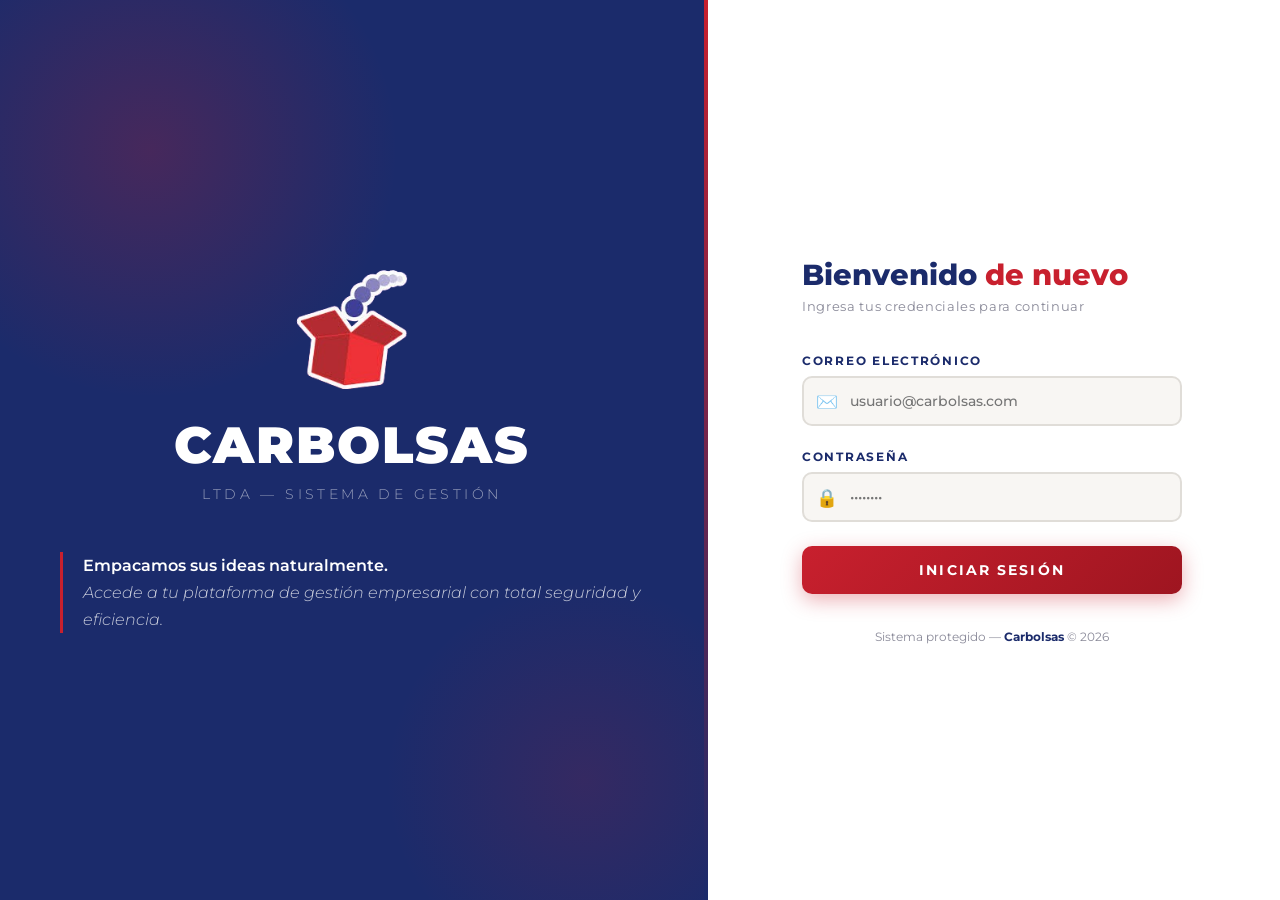
==== commit 63a82f21: "cambio index" ====
--- a/Frontend/index.html
+++ b/Frontend/index.html
@@ -1,8 +1,4 @@
-// ============================================================================
-// Proyecto: Sistema de Gestión de Color y Control de Tintas - Carbolsas Ltda.
-// Autor: Mariana Acero Velásquez
-// Rol: Lead Software Engineer / Desarrolladora Principal
-// ============================================================================
+
 
 <!DOCTYPE html>
 <html lang="es">
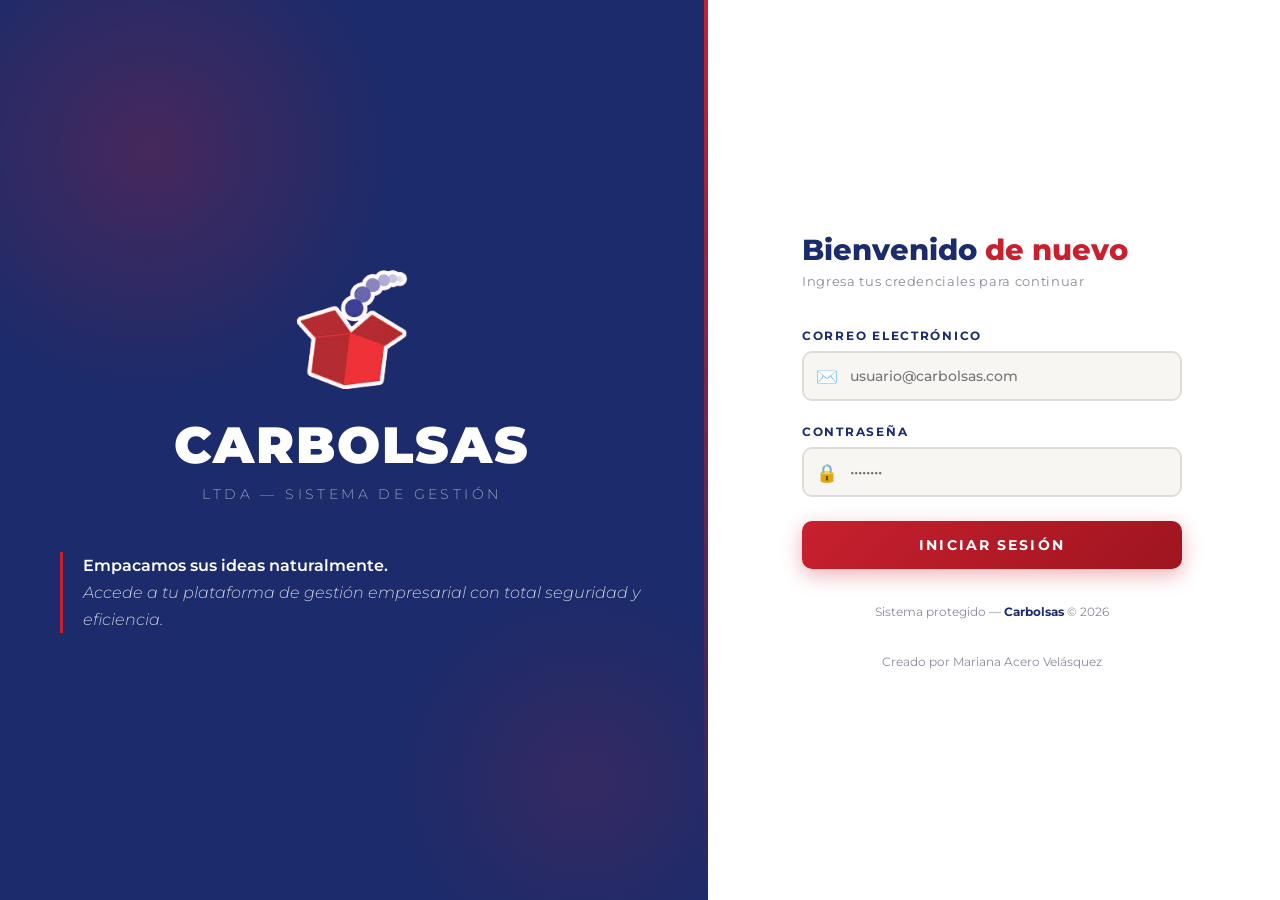
==== commit 4f25c706: "Traspaso" ====
--- a/Frontend/index.html
+++ b/Frontend/index.html
@@ -1,5 +1,3 @@
-
-
 <!DOCTYPE html>
 <html lang="es">
 <head>
@@ -49,6 +47,7 @@
         <div class="btn-shine"></div>Iniciar Sesión
       </button>
       <div class="login-footer"><p>Sistema protegido — <strong>Carbolsas</strong> © 2026</p></div>
+      <div class="login-footer"><p>Creado por Mariana Acero Velásquez</p></div>
     </div>
   </div>
 </div>
@@ -266,8 +265,8 @@
               <th>N° Orden</th>
               <th>Fecha</th>
               <th>Pantones</th>
-              <th>Cajas Prueba</th>
-              <th>Cajas Orden</th>
+              <th>Laminas Prueba</th>
+              <th>Laminas Orden</th>
               <th>Medida Lámina</th>
               <th>Montaje Impresión</th>
               <th id="th-costo-orden">Costo Orden</th>
